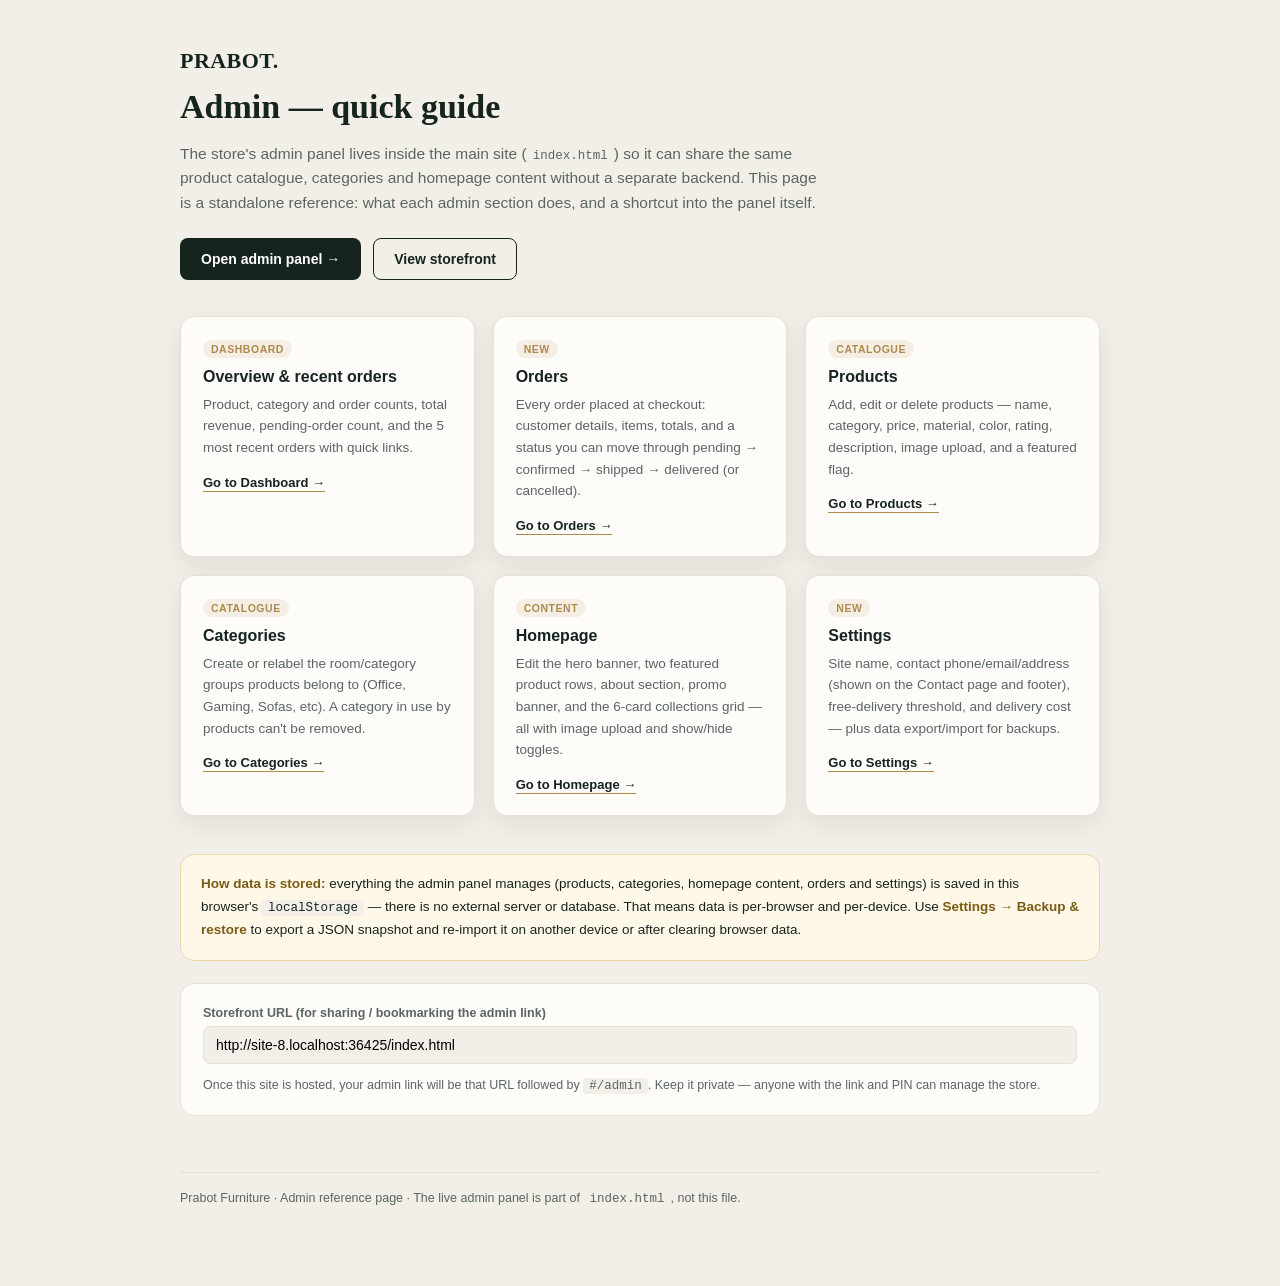
==== admin.html @ 30d9ecbc "Add admin.html for admin panel reference" ====
<!DOCTYPE html>
<html lang="en">
<head>
<meta charset="UTF-8">
<meta name="viewport" content="width=device-width, initial-scale=1.0">
<title>Prabot — Admin Guide</title>
<style>
  :root{
    --ink:#16241E; --ink-soft:#5B6660; --paper:#FDFCF9; --stone:#F1EFE8;
    --line:#E4E1D8; --brass:#B08A4C; --radius:8px; --radius-lg:14px;
    --shadow:0 8px 24px rgba(22,36,30,.08); --serif:Georgia,'Times New Roman',serif;
  }
  *{box-sizing:border-box;}
  body{margin:0;font-family:-apple-system,BlinkMacSystemFont,"Segoe UI",Roboto,sans-serif;background:var(--stone);color:var(--ink);}
  .wrap{max-width:960px;margin:0 auto;padding:48px 20px 80px;}
  header{margin-bottom:36px;}
  .logo{font-family:var(--serif);font-size:22px;font-weight:700;letter-spacing:.02em;}
  h1{font-family:var(--serif);font-size:34px;margin:14px 0 8px;}
  .lead{color:var(--ink-soft);font-size:15.5px;max-width:640px;line-height:1.6;}
  .cta-row{display:flex;gap:12px;flex-wrap:wrap;margin-top:22px;}
  .btn{display:inline-flex;align-items:center;gap:8px;padding:12px 20px;border-radius:var(--radius);
    font-size:14px;font-weight:700;text-decoration:none;border:1px solid transparent;transition:.15s;}
  .btn-primary{background:var(--ink);color:#fff;}
  .btn-primary:hover{background:#0d1712;}
  .btn-secondary{background:transparent;color:var(--ink);border-color:var(--ink);}
  .btn-secondary:hover{background:var(--ink);color:#fff;}
  .grid{display:grid;grid-template-columns:repeat(auto-fit,minmax(260px,1fr));gap:18px;margin-top:32px;}
  .card{background:var(--paper);border:1px solid var(--line);border-radius:var(--radius-lg);padding:22px;box-shadow:var(--shadow);}
  .card h3{margin:0 0 8px;font-size:16px;}
  .card p{margin:0 0 14px;font-size:13.5px;color:var(--ink-soft);line-height:1.6;}
  .card a{font-size:13px;font-weight:700;color:var(--ink);border-bottom:1.5px solid var(--brass);text-decoration:none;padding-bottom:1px;}
  .tag{display:inline-block;font-size:10.5px;font-weight:700;text-transform:uppercase;letter-spacing:.05em;
    color:var(--brass);background:rgba(176,138,76,.12);padding:3px 8px;border-radius:100px;margin-bottom:10px;}
  .note{background:#FFF8E8;border:1px solid #EBD9A8;border-radius:var(--radius-lg);padding:18px 20px;margin-top:38px;font-size:13.5px;line-height:1.7;}
  .note strong{color:#7A5C15;}
  .field-row{margin-top:22px;background:var(--paper);border:1px solid var(--line);border-radius:var(--radius-lg);padding:22px;}
  .field-row label{display:block;font-size:12.5px;font-weight:700;color:var(--ink-soft);margin-bottom:6px;}
  .field-row input{width:100%;padding:10px 12px;border:1px solid var(--line);border-radius:var(--radius);background:var(--stone);font-size:14px;margin-bottom:14px;}
  footer{margin-top:56px;font-size:12.5px;color:var(--ink-soft);border-top:1px solid var(--line);padding-top:18px;}
  code{background:var(--stone);padding:1px 6px;border-radius:4px;font-size:12.5px;}
</style>
</head>
<body>
<div class="wrap">
  <header>
    <div class="logo">PRABOT.</div>
    <h1>Admin — quick guide</h1>
    <p class="lead">
      The store's admin panel lives inside the main site (<code>index.html</code>) so it can share
      the same product catalogue, categories and homepage content without a separate backend.
      This page is a standalone reference: what each admin section does, and a shortcut into the panel itself.
    </p>
    <div class="cta-row">
      <a class="btn btn-primary" href="index.html#/admin" id="openAdminBtn">Open admin panel →</a>
      <a class="btn btn-secondary" href="index.html">View storefront</a>
    </div>
  </header>

  <div class="grid">
    <div class="card">
      <span class="tag">Dashboard</span>
      <h3>Overview &amp; recent orders</h3>
      <p>Product, category and order counts, total revenue, pending-order count, and the 5 most recent orders with quick links.</p>
      <a href="index.html#/admin/panel?tab=dashboard">Go to Dashboard →</a>
    </div>
    <div class="card">
      <span class="tag">New</span>
      <h3>Orders</h3>
      <p>Every order placed at checkout: customer details, items, totals, and a status you can move through pending → confirmed → shipped → delivered (or cancelled).</p>
      <a href="index.html#/admin/panel?tab=orders">Go to Orders →</a>
    </div>
    <div class="card">
      <span class="tag">Catalogue</span>
      <h3>Products</h3>
      <p>Add, edit or delete products — name, category, price, material, color, rating, description, image upload, and a featured flag.</p>
      <a href="index.html#/admin/panel?tab=products">Go to Products →</a>
    </div>
    <div class="card">
      <span class="tag">Catalogue</span>
      <h3>Categories</h3>
      <p>Create or relabel the room/category groups products belong to (Office, Gaming, Sofas, etc). A category in use by products can't be removed.</p>
      <a href="index.html#/admin/panel?tab=categories">Go to Categories →</a>
    </div>
    <div class="card">
      <span class="tag">Content</span>
      <h3>Homepage</h3>
      <p>Edit the hero banner, two featured product rows, about section, promo banner, and the 6-card collections grid — all with image upload and show/hide toggles.</p>
      <a href="index.html#/admin/panel?tab=homepage">Go to Homepage →</a>
    </div>
    <div class="card">
      <span class="tag">New</span>
      <h3>Settings</h3>
      <p>Site name, contact phone/email/address (shown on the Contact page and footer), free-delivery threshold, and delivery cost — plus data export/import for backups.</p>
      <a href="index.html#/admin/panel?tab=settings">Go to Settings →</a>
    </div>
  </div>

  <div class="note">
    <strong>How data is stored:</strong> everything the admin panel manages (products, categories,
    homepage content, orders and settings) is saved in this browser's <code>localStorage</code> — there is
    no external server or database. That means data is per-browser and per-device. Use
    <strong>Settings → Backup &amp; restore</strong> to export a JSON snapshot and re-import it on another
    device or after clearing browser data.
  </div>

  <div class="field-row">
    <label for="siteUrlInput">Storefront URL (for sharing / bookmarking the admin link)</label>
    <input id="siteUrlInput" type="text" placeholder="https://yourdomain.com/index.html" readonly>
    <p style="font-size:12.5px;color:var(--ink-soft);margin:0;">
      Once this site is hosted, your admin link will be that URL followed by <code>#/admin</code>.
      Keep it private — anyone with the link and PIN can manage the store.
    </p>
  </div>

  <footer>
    Prabot Furniture · Admin reference page · The live admin panel is part of <code>index.html</code>, not this file.
  </footer>
</div>
<script>
  // Populate the storefront URL field based on where this admin.html is hosted.
  document.getElementById("siteUrlInput").value = location.href.replace(/admin\.html.*$/, "index.html");
</script>
</body>
</html>
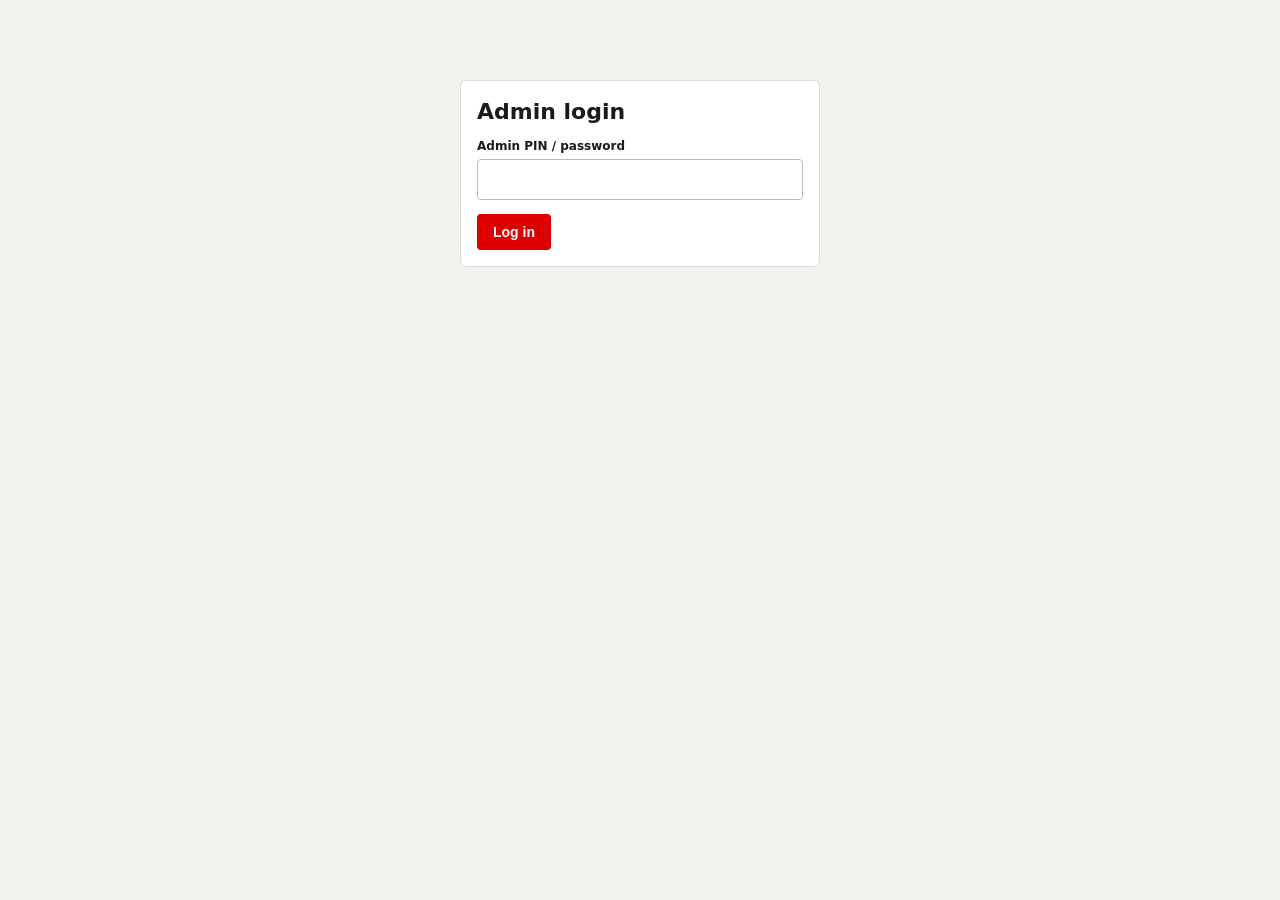
==== commit 68fae6b5: "Create admin.html" ====
--- a/admin.html
+++ b/admin.html
@@ -1,124 +1,151 @@
 <!DOCTYPE html>
-<html lang="en">
-<head>
-<meta charset="UTF-8">
-<meta name="viewport" content="width=device-width, initial-scale=1.0">
-<title>Prabot — Admin Guide</title>
+<html lang="en"><head>
+<meta charset="UTF-8"><meta name="viewport" content="width=device-width,initial-scale=1">
+<meta name="robots" content="noindex,nofollow">
+<title>Admin — Adil Furnitures</title>
 <style>
-  :root{
-    --ink:#16241E; --ink-soft:#5B6660; --paper:#FDFCF9; --stone:#F1EFE8;
-    --line:#E4E1D8; --brass:#B08A4C; --radius:8px; --radius-lg:14px;
-    --shadow:0 8px 24px rgba(22,36,30,.08); --serif:Georgia,'Times New Roman',serif;
+*{box-sizing:border-box}body{margin:0;font:15px/1.4 system-ui,sans-serif;background:#f4f2ec;color:#1a1a1a}
+.wrap{max-width:900px;margin:0 auto;padding:20px}h1{font-size:22px;margin:0}
+.top{display:flex;justify-content:space-between;align-items:center;gap:10px;margin-bottom:16px;flex-wrap:wrap}
+button,.btn{background:#dc0000;color:#fff;border:0;padding:10px 16px;font-weight:600;cursor:pointer;border-radius:4px;font-size:14px;text-decoration:none}
+button.sec{background:#fff;color:#1a1a1a;border:1px solid #bbb}button.del{background:#fff;color:#b3261e;border:1px solid #b3261e}
+button:disabled{opacity:.5}
+.card{background:#fff;border:1px solid #ddd;padding:16px;margin-bottom:16px;border-radius:6px}
+label{display:block;font-size:12px;font-weight:600;margin:10px 0 4px}
+input,select,textarea{width:100%;padding:9px;border:1px solid #bbb;border-radius:4px;font:inherit}
+.row{display:grid;grid-template-columns:1fr 1fr;gap:12px}@media(max-width:600px){.row{grid-template-columns:1fr}}
+.item{display:flex;gap:12px;align-items:center;padding:10px 0;border-top:1px solid #eee}
+.item img{width:64px;height:64px;object-fit:cover;background:#e4e1d8;border-radius:4px;flex:none}
+.item .meta{flex:1;min-width:0}.item .meta b{display:block;overflow:hidden;text-overflow:ellipsis;white-space:nowrap}
+.item .meta small{color:#666}.item .acts{display:flex;gap:6px}
+#prev{width:140px;height:140px;object-fit:cover;border-radius:4px;margin-top:8px;display:none}
+#msg{position:fixed;bottom:16px;left:50%;transform:translateX(-50%);background:#1a1a1a;color:#fff;padding:10px 18px;border-radius:4px;display:none}
+.hide{display:none}
+</style></head><body>
+<div class="wrap">
+ <div id="login" class="card" style="max-width:360px;margin:60px auto">
+  <h1>Admin login</h1>
+  <label for="pin">Admin PIN / password</label>
+  <input id="pin" type="password" autocomplete="current-password">
+  <p style="margin:14px 0 0"><button id="go">Log in</button></p>
+ </div>
+
+ <div id="panel" class="hide">
+  <div class="top"><h1>Products</h1>
+   <div><button id="add">+ Add product</button> <a class="btn sec" style="background:#fff;color:#1a1a1a;border:1px solid #bbb" href="/" target="_blank">View site</a> <button class="sec" id="out">Log out</button></div></div>
+
+  <form id="form" class="card hide">
+   <h1 id="ftitle" style="font-size:18px">Add product</h1>
+   <label>Name</label><input id="f_name" required maxlength="120">
+   <div class="row"><div><label>Group</label><select id="f_group"></select></div>
+   <div><label>Category</label><select id="f_cat"></select></div></div>
+   <div class="row"><div><label>Price (₹)</label><input id="f_price" type="number" min="0" required></div>
+   <div><label>Rating (0-5)</label><input id="f_rating" type="number" min="0" max="5" step="0.1" value="4.5"></div></div>
+   <div class="row"><div><label>Material</label><input id="f_mat" maxlength="60"></div>
+   <div><label>Color / finish</label><input id="f_color" maxlength="60"></div></div>
+   <label>Description</label><textarea id="f_desc" rows="3" maxlength="600"></textarea>
+   <label>Photo (jpg/png/webp)</label><input id="f_file" type="file" accept="image/*">
+   <img id="prev" alt="">
+   <p style="margin:16px 0 0"><button id="save" type="submit">Save product</button> <button type="button" class="sec" id="cancel">Cancel</button></p>
+  </form>
+
+  <div class="card" id="list"></div>
+ </div>
+</div>
+<div id="msg"></div>
+
+<script src="js/data/products.js"></script>
+<script>
+const $ = id => document.getElementById(id);
+let PIN = sessionStorage.getItem('adm_pin') || '', D = {overrides:{},deleted:[]}, editing = null, imgUrl = '';
+const toast = t => { const m=$('msg'); m.textContent=t; m.style.display='block'; clearTimeout(toast.t); toast.t=setTimeout(()=>m.style.display='none',2600); };
+const H = () => ({'x-admin-pin':PIN});
+const esc = s => String(s??'').replace(/[&<>"]/g,c=>({'&':'&amp;','<':'&lt;','>':'&gt;','"':'&quot;'}[c]));
+
+async function login(){
+  PIN = $('pin').value || PIN;
+  const r = await fetch('/api/auth',{headers:H()}).catch(()=>null);
+  if(!r || !r.ok){ toast(r ? 'Wrong PIN' : 'API not reachable (deploy on Cloudflare Pages)'); sessionStorage.removeItem('adm_pin'); return; }
+  sessionStorage.setItem('adm_pin', PIN);
+  $('login').classList.add('hide'); $('panel').classList.remove('hide');
+  await load();
+}
+async function load(){
+  const r = await fetch('/api/data',{cache:'no-store'}); D = await r.json();
+  D.overrides = D.overrides || {}; D.deleted = D.deleted || [];
+  drawList();
+}
+function products(){
+  const del = new Set(D.deleted);
+  const out = PRODUCTS.filter(p=>!del.has(p.id)).map(p=>D.overrides[p.id]||p);
+  Object.keys(D.overrides).forEach(id=>{ if(!PRODUCTS.some(p=>p.id===id)) out.push(D.overrides[id]); });
+  return out.reverse();
+}
+function drawList(){
+  const l = products();
+  $('list').innerHTML = `<b>${l.length} products</b>` + l.map(p=>`
+   <div class="item"><img src="${esc(p.img)}" alt="">
+    <div class="meta"><b>${esc(p.name)}</b><small>${esc(p.category)} · ₹${(p.price||0).toLocaleString('en-IN')}</small></div>
+    <div class="acts"><button class="sec" data-e="${esc(p.id)}">Edit</button><button class="del" data-d="${esc(p.id)}">Delete</button></div></div>`).join('');
+}
+async function persist(){
+  const r = await fetch('/api/data',{method:'PUT',headers:{...H(),'content-type':'application/json'},body:JSON.stringify(D)});
+  if(!r.ok){ const e = await r.json().catch(()=>({})); throw new Error(e.error||'save failed'); }
+}
+function fillCats(){
+  const g = $('f_group').value;
+  $('f_cat').innerHTML = allCategories().filter(c=>c.group===g).map(c=>`<option>${esc(c.name)}</option>`).join('');
+}
+function openForm(p){
+  editing = p ? p.id : null; imgUrl = p ? p.img : '';
+  $('ftitle').textContent = p ? 'Edit product' : 'Add product';
+  $('f_group').innerHTML = FIXED_GROUPS.map(g=>`<option value="${g}">${esc(BASE_CATEGORY_LABELS[g])}</option>`).join('');
+  $('f_group').value = p ? p.group : 'office'; fillCats();
+  if(p) $('f_cat').value = p.category;
+  $('f_name').value = p?p.name:''; $('f_price').value = p?p.price:''; $('f_rating').value = p?p.rating:4.5;
+  $('f_mat').value = p?p.material||'':''; $('f_color').value = p?p.color||'':''; $('f_desc').value = p?p.desc||'':'';
+  $('f_file').value = ''; $('prev').style.display = imgUrl?'block':'none'; $('prev').src = imgUrl;
+  $('form').classList.remove('hide'); $('f_name').focus(); window.scrollTo(0,0);
+}
+async function shrink(file){
+  const b = await createImageBitmap(file), k = Math.min(1, 1000/Math.max(b.width,b.height));
+  const c = document.createElement('canvas'); c.width = Math.round(b.width*k); c.height = Math.round(b.height*k);
+  c.getContext('2d').drawImage(b,0,0,c.width,c.height);
+  return new Promise(r=>c.toBlob(r,'image/jpeg',.85));
+}
+$('go').onclick = login; $('pin').onkeydown = e => { if(e.key==='Enter') login(); };
+$('out').onclick = () => { sessionStorage.removeItem('adm_pin'); location.reload(); };
+$('add').onclick = () => openForm(null);
+$('cancel').onclick = () => $('form').classList.add('hide');
+$('f_group').onchange = fillCats;
+$('f_file').onchange = async () => { const f=$('f_file').files[0]; if(f){ $('prev').src=URL.createObjectURL(f); $('prev').style.display='block'; } };
+$('list').onclick = async e => {
+  const ed = e.target.dataset.e, dl = e.target.dataset.d;
+  if(ed) return openForm(products().find(p=>p.id===ed));
+  if(dl && confirm('Delete this product from the website?')){
+    if(PRODUCTS.some(p=>p.id===dl) && !D.deleted.includes(dl)) D.deleted.push(dl);
+    delete D.overrides[dl];
+    try{ await persist(); drawList(); toast('Deleted'); }catch(err){ toast(err.message); await load(); }
   }
-  *{box-sizing:border-box;}
-  body{margin:0;font-family:-apple-system,BlinkMacSystemFont,"Segoe UI",Roboto,sans-serif;background:var(--stone);color:var(--ink);}
-  .wrap{max-width:960px;margin:0 auto;padding:48px 20px 80px;}
-  header{margin-bottom:36px;}
-  .logo{font-family:var(--serif);font-size:22px;font-weight:700;letter-spacing:.02em;}
-  h1{font-family:var(--serif);font-size:34px;margin:14px 0 8px;}
-  .lead{color:var(--ink-soft);font-size:15.5px;max-width:640px;line-height:1.6;}
-  .cta-row{display:flex;gap:12px;flex-wrap:wrap;margin-top:22px;}
-  .btn{display:inline-flex;align-items:center;gap:8px;padding:12px 20px;border-radius:var(--radius);
-    font-size:14px;font-weight:700;text-decoration:none;border:1px solid transparent;transition:.15s;}
-  .btn-primary{background:var(--ink);color:#fff;}
-  .btn-primary:hover{background:#0d1712;}
-  .btn-secondary{background:transparent;color:var(--ink);border-color:var(--ink);}
-  .btn-secondary:hover{background:var(--ink);color:#fff;}
-  .grid{display:grid;grid-template-columns:repeat(auto-fit,minmax(260px,1fr));gap:18px;margin-top:32px;}
-  .card{background:var(--paper);border:1px solid var(--line);border-radius:var(--radius-lg);padding:22px;box-shadow:var(--shadow);}
-  .card h3{margin:0 0 8px;font-size:16px;}
-  .card p{margin:0 0 14px;font-size:13.5px;color:var(--ink-soft);line-height:1.6;}
-  .card a{font-size:13px;font-weight:700;color:var(--ink);border-bottom:1.5px solid var(--brass);text-decoration:none;padding-bottom:1px;}
-  .tag{display:inline-block;font-size:10.5px;font-weight:700;text-transform:uppercase;letter-spacing:.05em;
-    color:var(--brass);background:rgba(176,138,76,.12);padding:3px 8px;border-radius:100px;margin-bottom:10px;}
-  .note{background:#FFF8E8;border:1px solid #EBD9A8;border-radius:var(--radius-lg);padding:18px 20px;margin-top:38px;font-size:13.5px;line-height:1.7;}
-  .note strong{color:#7A5C15;}
-  .field-row{margin-top:22px;background:var(--paper);border:1px solid var(--line);border-radius:var(--radius-lg);padding:22px;}
-  .field-row label{display:block;font-size:12.5px;font-weight:700;color:var(--ink-soft);margin-bottom:6px;}
-  .field-row input{width:100%;padding:10px 12px;border:1px solid var(--line);border-radius:var(--radius);background:var(--stone);font-size:14px;margin-bottom:14px;}
-  footer{margin-top:56px;font-size:12.5px;color:var(--ink-soft);border-top:1px solid var(--line);padding-top:18px;}
-  code{background:var(--stone);padding:1px 6px;border-radius:4px;font-size:12.5px;}
-</style>
-</head>
-<body>
-<div class="wrap">
-  <header>
-    <div class="logo">PRABOT.</div>
-    <h1>Admin — quick guide</h1>
-    <p class="lead">
-      The store's admin panel lives inside the main site (<code>index.html</code>) so it can share
-      the same product catalogue, categories and homepage content without a separate backend.
-      This page is a standalone reference: what each admin section does, and a shortcut into the panel itself.
-    </p>
-    <div class="cta-row">
-      <a class="btn btn-primary" href="index.html#/admin" id="openAdminBtn">Open admin panel →</a>
-      <a class="btn btn-secondary" href="index.html">View storefront</a>
-    </div>
-  </header>
-
-  <div class="grid">
-    <div class="card">
-      <span class="tag">Dashboard</span>
-      <h3>Overview &amp; recent orders</h3>
-      <p>Product, category and order counts, total revenue, pending-order count, and the 5 most recent orders with quick links.</p>
-      <a href="index.html#/admin/panel?tab=dashboard">Go to Dashboard →</a>
-    </div>
-    <div class="card">
-      <span class="tag">New</span>
-      <h3>Orders</h3>
-      <p>Every order placed at checkout: customer details, items, totals, and a status you can move through pending → confirmed → shipped → delivered (or cancelled).</p>
-      <a href="index.html#/admin/panel?tab=orders">Go to Orders →</a>
-    </div>
-    <div class="card">
-      <span class="tag">Catalogue</span>
-      <h3>Products</h3>
-      <p>Add, edit or delete products — name, category, price, material, color, rating, description, image upload, and a featured flag.</p>
-      <a href="index.html#/admin/panel?tab=products">Go to Products →</a>
-    </div>
-    <div class="card">
-      <span class="tag">Catalogue</span>
-      <h3>Categories</h3>
-      <p>Create or relabel the room/category groups products belong to (Office, Gaming, Sofas, etc). A category in use by products can't be removed.</p>
-      <a href="index.html#/admin/panel?tab=categories">Go to Categories →</a>
-    </div>
-    <div class="card">
-      <span class="tag">Content</span>
-      <h3>Homepage</h3>
-      <p>Edit the hero banner, two featured product rows, about section, promo banner, and the 6-card collections grid — all with image upload and show/hide toggles.</p>
-      <a href="index.html#/admin/panel?tab=homepage">Go to Homepage →</a>
-    </div>
-    <div class="card">
-      <span class="tag">New</span>
-      <h3>Settings</h3>
-      <p>Site name, contact phone/email/address (shown on the Contact page and footer), free-delivery threshold, and delivery cost — plus data export/import for backups.</p>
-      <a href="index.html#/admin/panel?tab=settings">Go to Settings →</a>
-    </div>
-  </div>
-
-  <div class="note">
-    <strong>How data is stored:</strong> everything the admin panel manages (products, categories,
-    homepage content, orders and settings) is saved in this browser's <code>localStorage</code> — there is
-    no external server or database. That means data is per-browser and per-device. Use
-    <strong>Settings → Backup &amp; restore</strong> to export a JSON snapshot and re-import it on another
-    device or after clearing browser data.
-  </div>
-
-  <div class="field-row">
-    <label for="siteUrlInput">Storefront URL (for sharing / bookmarking the admin link)</label>
-    <input id="siteUrlInput" type="text" placeholder="https://yourdomain.com/index.html" readonly>
-    <p style="font-size:12.5px;color:var(--ink-soft);margin:0;">
-      Once this site is hosted, your admin link will be that URL followed by <code>#/admin</code>.
-      Keep it private — anyone with the link and PIN can manage the store.
-    </p>
-  </div>
-
-  <footer>
-    Prabot Furniture · Admin reference page · The live admin panel is part of <code>index.html</code>, not this file.
-  </footer>
-</div>
-<script>
-  // Populate the storefront URL field based on where this admin.html is hosted.
-  document.getElementById("siteUrlInput").value = location.href.replace(/admin\.html.*$/, "index.html");
-</script>
-</body>
-</html>
+};
+$('form').onsubmit = async e => {
+  e.preventDefault(); const btn = $('save'); btn.disabled = true; btn.textContent = 'Saving…';
+  try{
+    const f = $('f_file').files[0];
+    if(f){
+      const blob = await shrink(f);
+      const r = await fetch('/api/upload',{method:'POST',headers:{...H(),'content-type':'image/jpeg'},body:blob});
+      const j = await r.json(); if(!r.ok) throw new Error(j.error||'upload failed'); imgUrl = j.url;
+    }
+    if(!imgUrl) throw new Error('Please choose a photo');
+    const id = editing || 'n' + Date.now().toString(36);
+    D.overrides[id] = { id, name:$('f_name').value.trim(), group:$('f_group').value, category:$('f_cat').value,
+      price:+$('f_price').value, rating:+$('f_rating').value||4.5, material:$('f_mat').value.trim(),
+      color:$('f_color').value.trim(), desc:$('f_desc').value.trim(), img:imgUrl };
+    await persist(); await load();
+    $('form').classList.add('hide'); toast('Saved — live on the website');
+  }catch(err){ toast(err.message); }
+  btn.disabled = false; btn.textContent = 'Save product';
+};
+if(PIN) login();
+</script></body></html>
